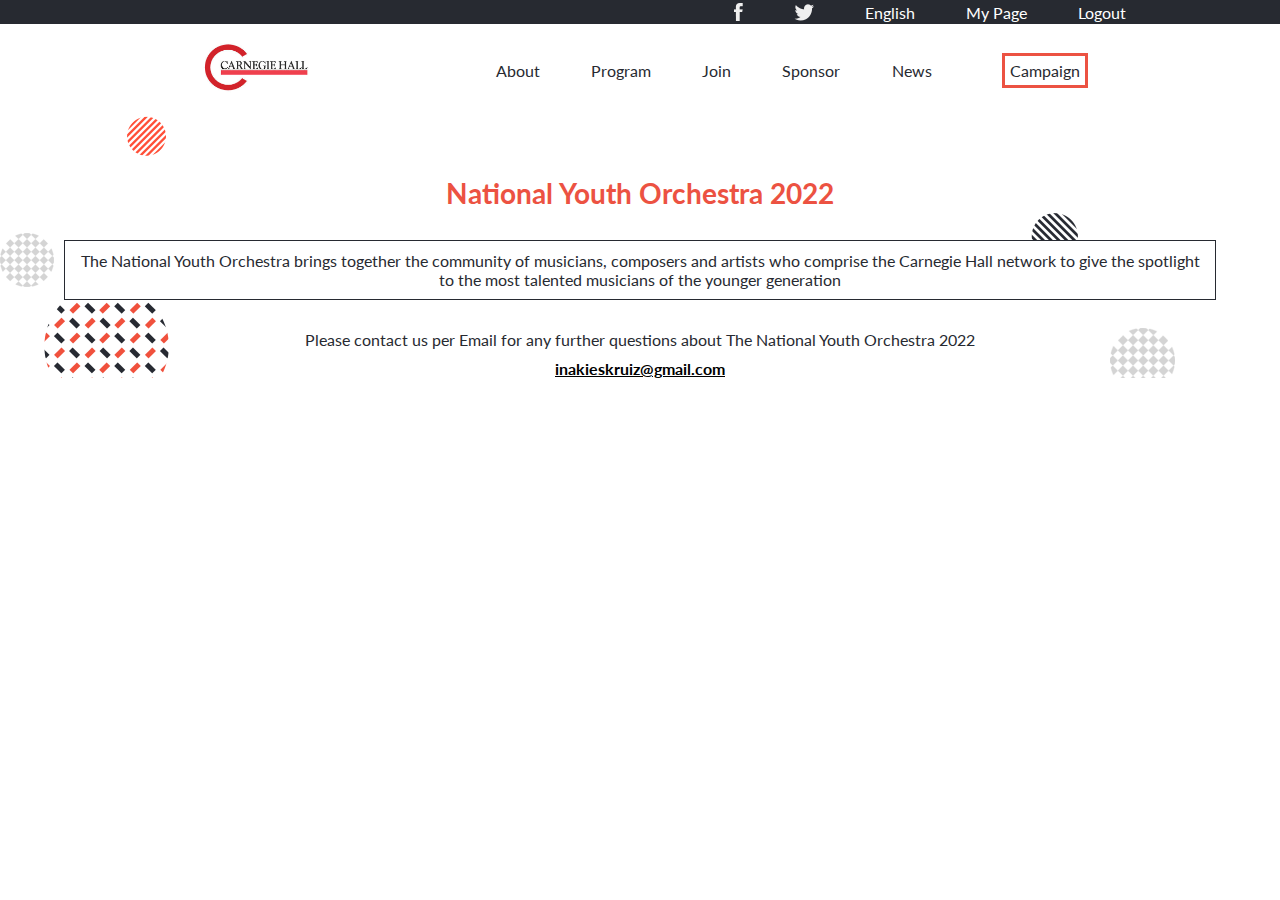
==== about.html @ 01e24649 "Add about page with basic structure and positioning" ====
<!DOCTYPE html>
<html lang="en">
  <head>
    <meta charset="utf-8" />
    <meta name="viewport" content="width=device-width, initial-scale=1" />
    <link rel="preconnect" href="https://fonts.googleapis.com">
    <link rel="preconnect" href="https://fonts.gstatic.com" crossorigin>
    <link href="https://fonts.googleapis.com/css2?family=Lato:ital,wght@0,100;0,300;0,400;0,700;0,900;1,100;1,300;1,400;1,700;1,900&display=swap" rel="stylesheet"> 
    <link rel="stylesheet" href="style.css" />
    <link href="http://fonts.cdnfonts.com/css/cocogoose" rel="stylesheet">
    <title>About: National Youth Orchestra</title>
  </head>

  <body>
    <header id="toolbar" class="desktop">
      <div class="top-bar-wrapper">
        <ul class="top-bar">
          <a class="top-bar-option" href="#">
            <li><img src="images/facebook.png" alt="facebook-icon"></li>
          </a>
          <a class="top-bar-option" href="#">
            <li><img src="images/twitter.png" alt="twitter-icon"></li>
          </a>
          <a class="top-bar-option" href="#">
            <li>English</li>
          </a>
          <a class="top-bar-option" href="#">
            <li>My Page</li>
          </a>
          <a class="top-bar-option" href="#">
            <li>Logout</li>
          </a>
        </ul>
      </div>
      <div class="bot-bar-wrapper">
        <a href="index.html" class="bot-bar-logo">
          <img src="images/Carnegie-logo.jpg" alt="Carnegie-Logo" width="130">
        </a>
        <ul class="bot-bar">
          <a class="bot-bar-option" href="#">
            <li>About</li>
          </a>
          <a class="bot-bar-option" href="#">
            <li>Program</li>
          </a>
          <a class="bot-bar-option" href="#">
            <li>Join</li>
          </a>
          <a class="bot-bar-option" href="#">
            <li>Sponsor</li>
          </a>
          <a class="bot-bar-option" href="#">
            <li>News</li>
          </a>
          <a class="bot-bar-campaign" href="#">
            <li>Campaign</li>
          </a>
        </ul>
      </div>
    </header>
    <section id="about">
      <div class="about-wrapper">
        <div class="about-hamburguer mobile">
          <div class="bar"></div>
          <div class="bar"></div>
          <div class="bar"></div>
        </div>
        <div class="about-content">
          <h1 class="about-greeting mobile">Hello world!</h1>
          <h2 class="about-title">National Youth Orchestra 2022</h2>
          <p class="about-description">The National Youth Orchestra brings together the community of musicians, composers and artists who comprise the Carnegie Hall network to give the spotlight to the most talented musicians of the younger generation</p>
          <p class="about-info">Please contact us per Email for any further questions about The National Youth Orchestra 2022</p>
          <p class="about-email">inakieskruiz@gmail.com</p>
        </div>
      </div>
    </section>


  </body>
</html>
---- style.css ----
/*----------------------------GENERAL SETTINGS-----------------------*/
*{
  font-family: 'Lato', sans-serif;
  margin: 0;
  padding: 0;
  box-sizing: border-box;
}

body{
  max-width: 100vw;
}

.desktop {
  display: none;
}

.mobile {
  display: block;
}

@media (min-width: 768px) {
  .desktop{
    display: block !important;
  }

  .mobile{
    display: none !important;
  }
}

@media (max-width: 767px) {
  .desktop{
    display: none !important;
  }

  .mobile{
    display: block !important;
  }
}

a {
  text-decoration: none;
}

li {
  list-style-type: none;
}

/*---------------------------END----------------------------------*/

/*-------------------------TOOLBAR------------------------------------*/
#toolbar {
  width: 100vw;
  max-height: 22vh;
  min-height: fit-content;
  display: flex;
  flex-direction: column;
}

.top-bar-wrapper {
  background-color: #272a31;
  width: 100%;
  max-height: 7vh;
  min-height: 24px;
  display: flex;
  justify-content: flex-end;
  display: flex;
  align-items: center;
}

.top-bar {
  display: flex;
  min-width: fit-content;
  max-width: 30vw;
  margin-right: 10vw;
  align-items: center;
  height: fit-content;
  align-items: center;
}

.top-bar a li {
  color: #fff;
  margin-right: 2vw;
  margin-left: 2vw;
  display: flex;
  align-items: center;
}

.bot-bar-wrapper {
  background-color: #fff;
  display: flex;
  justify-content: space-between;
  align-items: center;
  max-height: 15vh;
  min-height: 92px;
}

.bot-bar {
  display: flex;
  margin-right: 15vw;
  height: fit-content;
}

.bot-bar-logo {
  margin-left: 15vw;
}

.bot-bar-option {
  margin-right: 2vw;
  margin-left: 2vw;
  color: #272a31;
  font-size: 16px;
  display: flex;
  align-items: center;
}

.bot-bar-campaign {
  margin-left: 3.5vw;
  color: #272a31;
  font-size: 16px;
  border-color: #ec5242;
  border-style: solid;
  padding: 5px;
  display: flex;
  align-items: center;
}
/*---------------------------------END----------------------------------*/

/*-----------------------Main Home---------------------------------*/
#home {
  background: url(images/mobile-bg.png);
  background-repeat: no-repeat;
  background-size: cover;
}

@media (min-width: 768px) {
  #home {
    display: flex;
    justify-content: center;
  }
}

.home-wrapper {
  padding: 12px;
  display: flex;
  max-width: 100vw;
  height: fit-content;
  flex-direction: column;
}

@media (min-width: 768px) {
  .home-wrapper {
    width: 50vw;
  }
}

.hamburguer {
  width: 36px;
  height: 36px;
  display: flex;
  gap: 7px;
}

.bar {
  height: 8px;
  width: 100%;
  background-color: #272a31;
  margin: 6px 0;
}

.main-greeting {
  margin-top: 10vh;
  font-size: 12px;
  color: #ec5242;
}

.main-title {
  margin-top: 3px;
  font-size: 16px;
  background: url(images/text-bg.jpg);
  color: transparent;
  background-size: cover;
  -webkit-background-clip: text;
  background-clip: text;
  -webkit-text-fill-color: transparent;
}

.main-description {
  margin-top: 5vh;
  font-size: 14px;
  border-color: #fff;
  border-width: 4px;
  border-style: solid;
  padding: 6px;
}

.main-info {
  margin-top: 5vh;
  font-size: 18px;
}

.second-info {
  margin-top: 3px;
  font-size: 14px;
}

@media (min-width: 768px) {
  .main-greeting {
    font-size: 16px;
  }
  .main-title {
    font-size: 20px;
  }
  .main-description {
    font-size: 18px;
  }
  .main-info {
    font-size: 20px;
  }
  .second-info {
    font-size: 16px;
  }
}

/*----------------------------END----------------------------------*/

/*---------------------------MAIN PROGRAM--------------------------*/
#program {
  background: url(images/pattern.png);
  background-color: #272a31;
  background-repeat: repeat;
  width: 100vw;
  height: fit-content;
  display: flex;
  justify-content: center;
  margin: auto;
}

.program-wrapper {
  height: fit-content;
  width: 90vw;
  display: flex;
  flex-direction: column;
  align-items: center;
  margin: auto;
  margin-top: 40px;
  margin-bottom: 40px;
}

.program-title {
  color: #fff;
}

.program-line {
  height: 2px;
  width: 40px;
  background-color: #ec5242;
  margin-top: 15px;
  margin-bottom: 20px;
}

.program-list {
  display: flex;
  flex-direction: column;
}

@media (min-width: 768px) {
  .program-list {
    flex-direction: row;
  }
}

.program-element {
  display: flex;
  align-items: center;
  background-color: #ffffff26;
  margin-bottom: 20px;
  padding: 15px;
}

@media (min-width: 768px) {
  .program-element {
    flex-direction: column;
    gap: 20px;
    margin-right: 5px;
    width: 10vw;
  }
}

.program-element img {
  width: 48px;
  margin-right: 5vw;
}

.program-element h3 {
  color: #ec5242;
  margin-right: 5vw;
}

.program-element p {
  color: #fff;
}

@media (min-width: 768px) {
  .program-element img,
  .program-element h3,
  .program-element p {
    margin-right: 0;
    text-align: center;
  }
}

.program-button {
  width: fit-content;
  padding: 20px;
  min-height: 50px;
  max-height: fit-content;
  background-color: #ec5242;
  color: #fff;
  display: flex;
  justify-content: center;
  align-items: center;
}

.see-program {
  color: #fff;
  text-decoration: underline;
  font-size: 20px;
  margin-top: 50px;
  display: flex;
  justify-content: center;
  align-items: center;
}
/*------------------------------END--------------------------------*/

/*-----------------------------------FOOTER----------------------------*/

#footer {
  width: 100vw;
}

.top-footer {
  background-color: #272a31;
  display: flex;
  flex-direction: column;
  align-items: center;
  padding-top: 40px;
  padding-bottom: 20px;
  filter: grayscale(0.85);
  opacity: 0.85;
}

.top-footer h2 {
  color: #fff;
}

.footer-partners {
  display: flex;
  align-items: center;
}

.footer-partners img {
  margin-right: 3vw;
}

.bot-footer {
  display: flex;
  justify-content: center;
  align-items: center;
}
/*------------------------------------END---------------------------------*/


/*------------------------------ABOUT PAGE----------------------------------------------------*/
/*-----------------------------ABOUT MAIN----------------------------------------*/
#about {
  width: 100vw;
  background: url(images/about_bg_01.png);
  background-repeat: no-repeat;
  display: flex;
  justify-content: center;
}

.about-wrapper {
  width: 90vw;
  margin-top: 20px;
  display: flex;
  flex-direction: column;
}

.about-hamburguer {
  width: 36px;
  height: 36px;
  display: flex;
  gap: 7px;
}

.about-content {
  display: flex;
  flex-direction: column;
  align-items: center;
  margin-top: 20px;
}

.about-greeting {
  color: #ec5242;
}

.about-title {
  color: #ec5242;
  font-size: 28px;
  margin-top: 20px;
  text-align: center;
}

.about-description {
  background-color: #fff;
  padding: 10px;
  border-width: 1px;
  border-style: solid;
  border-color: #272a31;
  color: #272a31;
  text-align: center;
  margin-top: 30px;
}

.about-info {
  color: #272a31;
  text-align: center;
  margin-top: 30px;
}

.about-email {
  color: black;
  text-decoration: underline;
  margin-top: 10px;
  font-weight: 700;
}

/*--------------------------------END-------------------------------------------*/
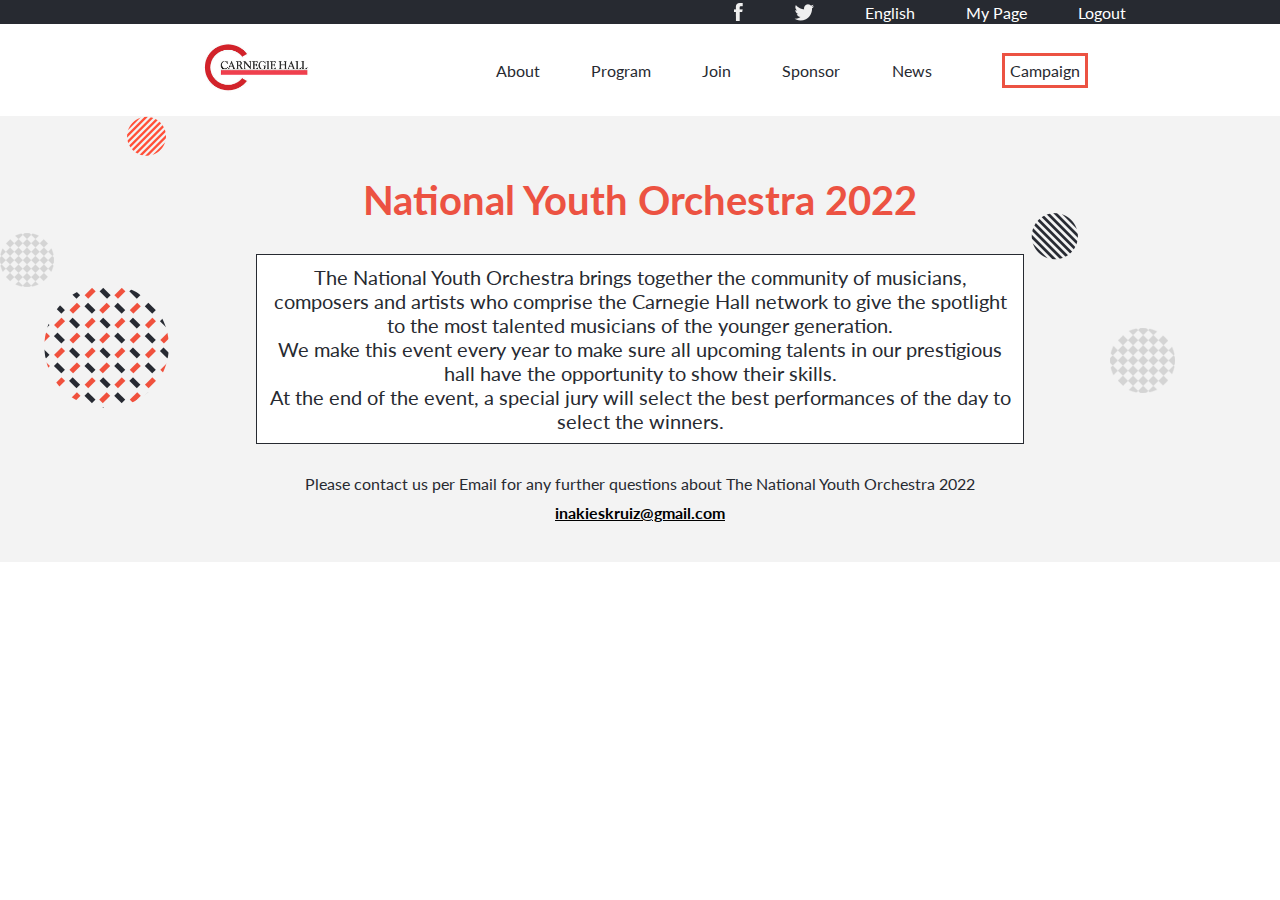
==== commit afca27a8: "Add about desktop version with basic structure and positioning" ====
--- a/about.html
+++ b/about.html
@@ -68,7 +68,12 @@
         <div class="about-content">
           <h1 class="about-greeting mobile">Hello world!</h1>
           <h2 class="about-title">National Youth Orchestra 2022</h2>
-          <p class="about-description">The National Youth Orchestra brings together the community of musicians, composers and artists who comprise the Carnegie Hall network to give the spotlight to the most talented musicians of the younger generation</p>
+          <p class="about-description mobile">The National Youth Orchestra brings together the community of musicians, composers and artists who comprise the Carnegie Hall network to give the spotlight to the most talented musicians of the younger generation</p>
+          <div class="about-description desktop">
+            <p>The National Youth Orchestra brings together the community of musicians, composers and artists who comprise the Carnegie Hall network to give the spotlight to the most talented musicians of the younger generation.</p>
+            <p>We make this event every year to make sure all upcoming talents in our prestigious hall have the opportunity to show their skills.</p>
+            <p>At the end of the event, a special jury will select the best performances of the day to select the winners.</p>
+          </div>
           <p class="about-info">Please contact us per Email for any further questions about The National Youth Orchestra 2022</p>
           <p class="about-email">inakieskruiz@gmail.com</p>
         </div>
--- a/style.css
+++ b/style.css
@@ -379,6 +379,8 @@
   background-repeat: no-repeat;
   display: flex;
   justify-content: center;
+  background-color: #f3f3f3;
+  height: fit-content;
 }
 
 .about-wrapper {
@@ -386,6 +388,8 @@
   margin-top: 20px;
   display: flex;
   flex-direction: column;
+  margin-bottom: 40px;
+  height: fit-content;
 }
 
 .about-hamburguer {
@@ -411,6 +415,12 @@
   font-size: 28px;
   margin-top: 20px;
   text-align: center;
+}
+
+@media (min-width: 768px) {
+  .about-title {
+    font-size: 40px;
+  }
 }
 
 .about-description {
@@ -424,6 +434,13 @@
   margin-top: 30px;
 }
 
+@media (min-width: 768px) {
+  .about-description {
+    width: 60vw;
+    font-size: 20px;
+  }
+}
+
 .about-info {
   color: #272a31;
   text-align: center;
@@ -437,4 +454,4 @@
   font-weight: 700;
 }
 
-/*--------------------------------END-------------------------------------------*/+/*--------------------------------END-------------------------------------------*/
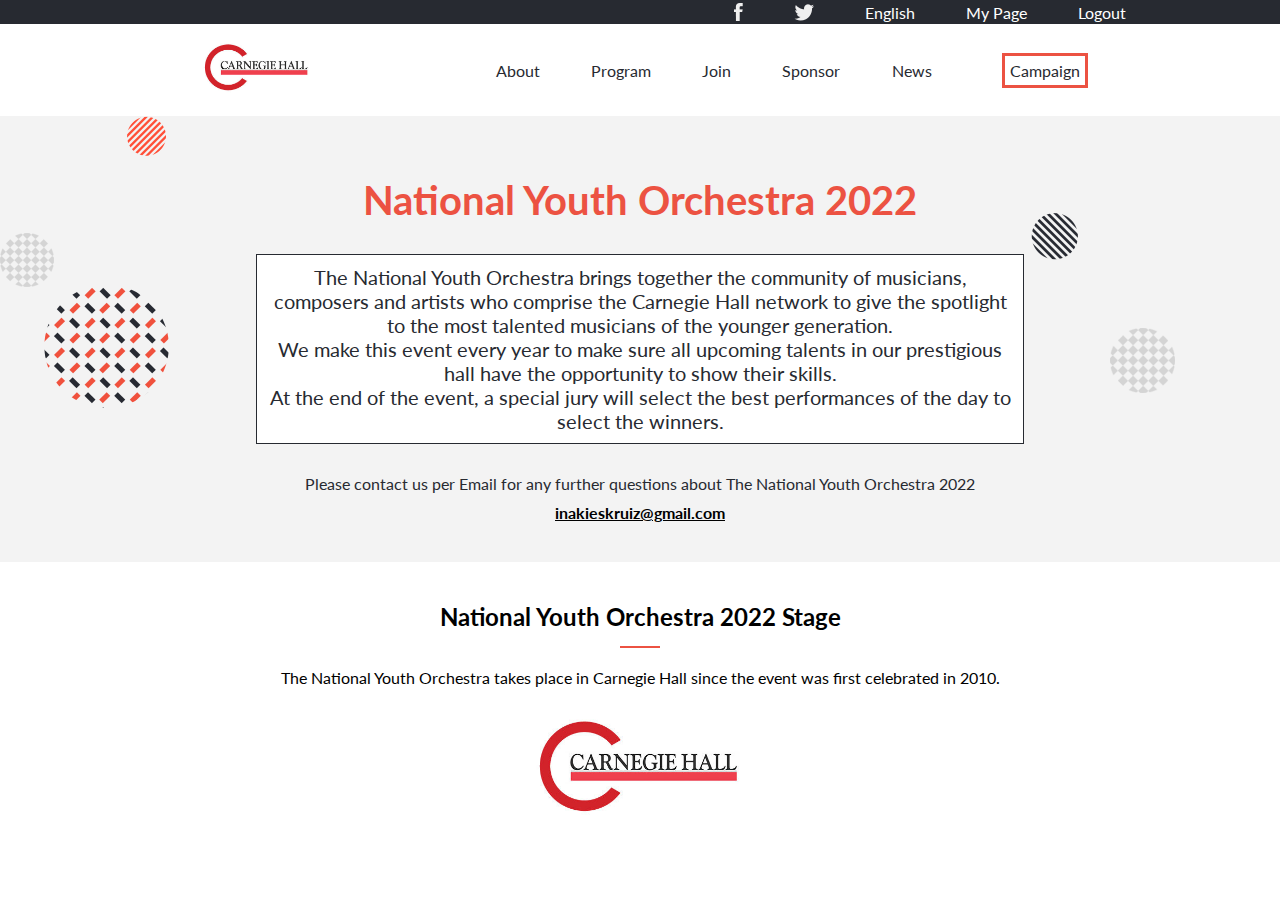
==== commit 5e9b7414: "Add second section of about page with basic structure" ====
--- a/about.html
+++ b/about.html
@@ -79,7 +79,14 @@
         </div>
       </div>
     </section>
-
+    <section id="stage">
+      <div class="stage-wrapper">
+        <h2 class="stage-title">National Youth Orchestra 2022 Stage</h2>
+        <div class="program-line"></div>
+        <p class="stage-description">The National Youth Orchestra takes place in Carnegie Hall since the event was first celebrated in 2010.</p>
+        <img src="images/Carnegie-logo.jpg" alt="Carnegie Hall logo" width="250">
+      </div>
+    </section>
 
   </body>
 </html>--- a/style.css
+++ b/style.css
@@ -455,3 +455,31 @@
 }
 
 /*--------------------------------END-------------------------------------------*/
+
+/*--------------------------------ABOUT-STAGE-----------------------------------*/
+#stage {
+  width: 100vw;
+  background-color: #fff;
+  display: flex;
+  justify-content: center;
+}
+
+.stage-wrapper {
+  width: 90vw;
+  display: flex;
+  flex-direction: column;
+  align-items: center;
+  margin-top: 40px;
+  margin-bottom: 40px;
+}
+
+.stage-title {
+  text-align: center;
+}
+
+.stage-description {
+  text-align: center;
+  margin-bottom: 20px;
+}
+
+/*----------------------------------------END------------------------------------*/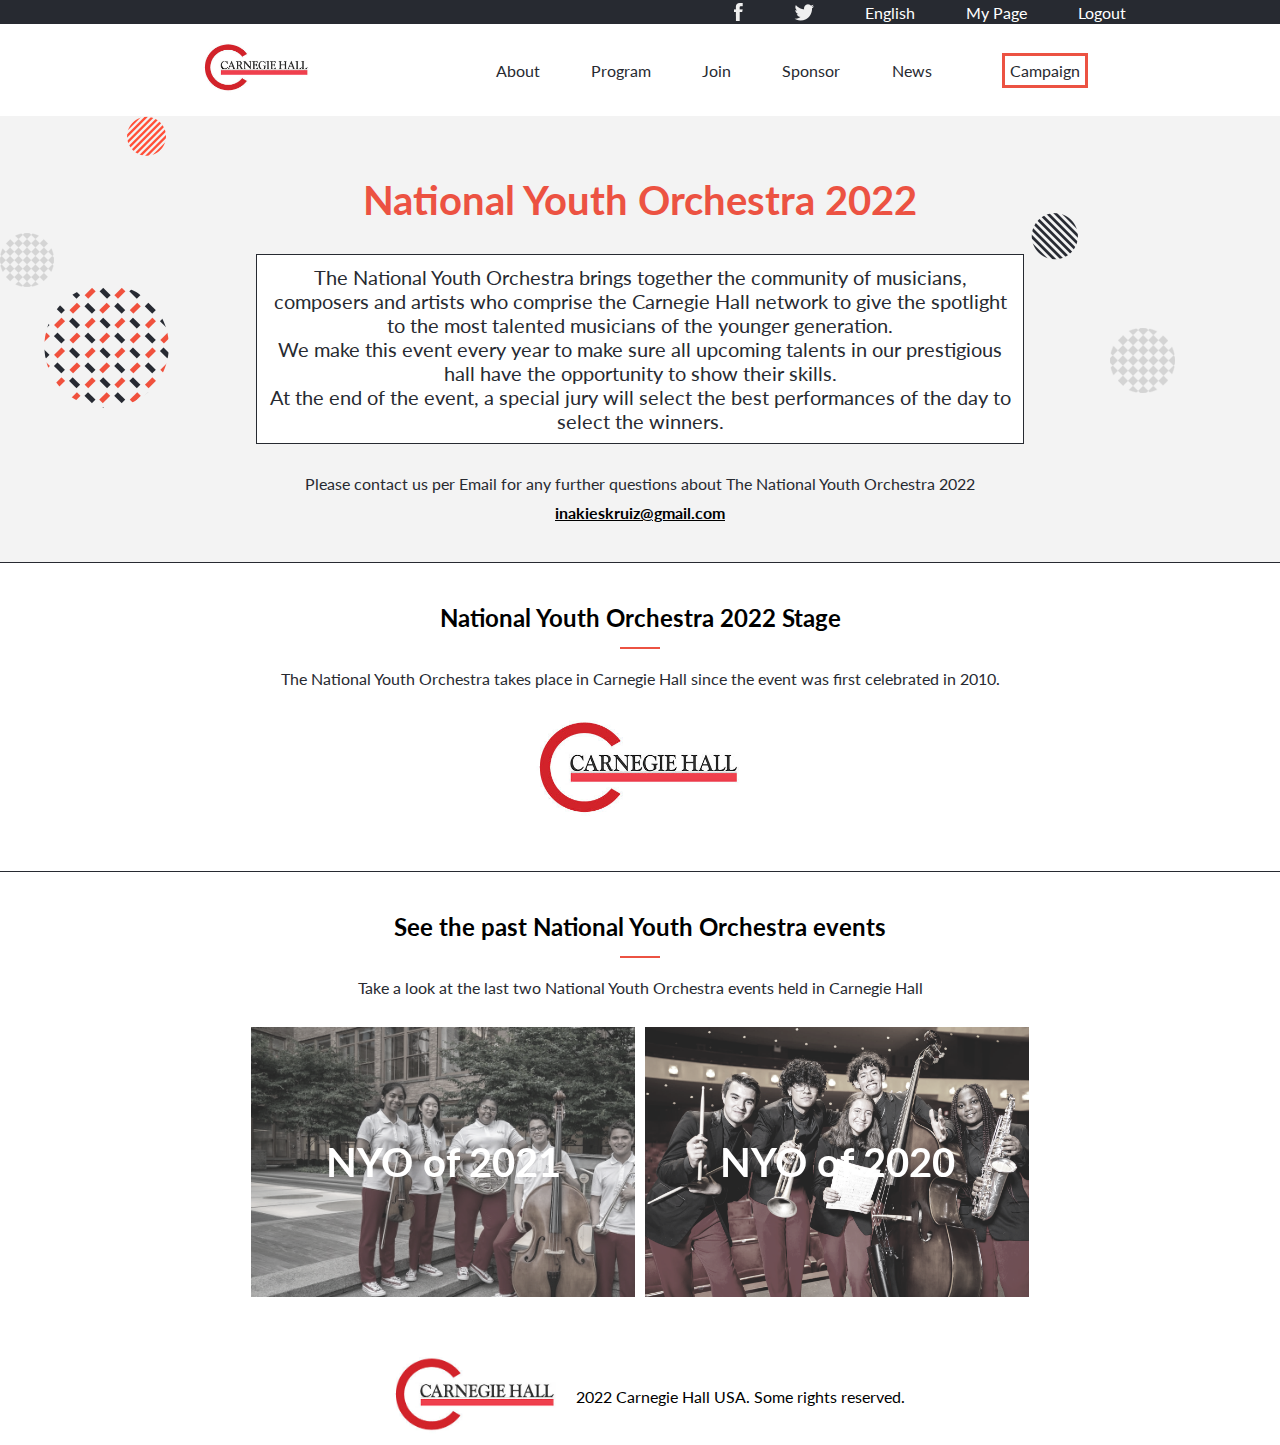
==== commit c3788916: "Add about page events section with images and attached footer" ====
--- a/about.html
+++ b/about.html
@@ -87,6 +87,41 @@
         <img src="images/Carnegie-logo.jpg" alt="Carnegie Hall logo" width="250">
       </div>
     </section>
+    <section id="past">
+      <div class="past-wrapper">
+        <h2>See the past National Youth Orchestra events</h2>
+        <div class="program-line"></div>
+        <p>Take a look at the last two National Youth Orchestra events held in Carnegie Hall</p>
+        <div class="past-events">
+          <div class="NYO-2021">
+            <p>NYO of 2021</p>
+          </div>
+          <div class="NYO-2020">
+            <p>NYO of 2020</p>
+          </div>
+        </div>
+      </div>
+    </section>
+
+    <footer id="about-footer">
+      <div class="about-top-footer">
+        <h2>Partners</h2>
+        <div class="program-line"></div>
+        <div class="about-footer-partners">
+          <img src="images/partner01.png" alt="airbnb-icon" width="100">
+          <img src="images/partner02.png" alt="google-icon" width="100">
+          <img src="images/partner03.png" alt="kakao-icon" width="100">
+          <img src="images/partner04.png" alt="naver-icon" width="100">
+          <img src="images/partner05.png" alt="microverse-icon" width="100">
+        </div>
+      </div>
+      <div class="about-bot-footer">
+        <img src="images/Carnegie-logo.jpg" alt="Carnegie-Logo" width="200">
+        <p class="about-footer-description">2022 Carnegie Hall USA. Some rights reserved.</p>
+      </div>
+
+    </footer>
+
 
   </body>
 </html>--- a/style.css
+++ b/style.css
@@ -462,6 +462,13 @@
   background-color: #fff;
   display: flex;
   justify-content: center;
+  border-top: #272a31;
+  border-bottom: #272a31;
+  border-style: solid;
+  border-top-width: 1px;
+  border-bottom-width: 1px;
+  border-right-style: none;
+  border-left-style: none;
 }
 
 .stage-wrapper {
@@ -480,6 +487,148 @@
 .stage-description {
   text-align: center;
   margin-bottom: 20px;
-}
-
-/*----------------------------------------END------------------------------------*/+  color: #272a31;
+}
+
+/*----------------------------------------END------------------------------------*/
+
+/*------------------------------------ABOUT--PAST-EVENTS-------------------------*/
+
+#past {
+  width: 100vw;
+  display: flex;
+  justify-content: center;
+}
+
+.past-wrapper {
+  width: 90vw;
+  margin-top: 40px;
+  margin-bottom: 50px;
+  display: flex;
+  flex-direction: column;
+  align-items: center;
+}
+
+.past-wrapper h2 {
+  text-align: center;
+}
+
+.past-wrapper p {
+  text-align: center;
+  color: #272a31;
+}
+
+.past-events {
+  display: flex;
+  margin-top: 30px;
+  flex-direction: column;
+}
+
+@media (min-width: 768px) {
+  .past-events {
+    flex-direction: row;
+  }
+}
+
+.NYO-2021 {
+  height: 35vw;
+  width: 70vw;
+  display: flex;
+  justify-content: center;
+  align-items: center;
+  background-image: url(images/past_event1.jpg);
+  background-size: cover;
+  filter: grayscale(0.85);
+  opacity: 0.85;
+}
+
+.NYO-2020 {
+  height: 35vw;
+  width: 70vw;
+  display: flex;
+  justify-content: center;
+  align-items: center;
+  background-image: url(images/past_event2.jpeg);
+  background-size: cover;
+  filter: grayscale(0.85);
+  opacity: 0.85;
+  margin-top: 10px;
+}
+
+@media (min-width: 768px) {
+  .NYO-2021,
+  .NYO-2020 {
+    width: 30vw;
+    height: 30vh;
+  }
+  .NYO-2021 {
+    margin-right: 10px;
+  }
+  .NYO-2020 {
+    margin-top: 0;
+  }
+}
+
+.NYO-2021 p,
+.NYO-2020 p {
+  color: #fff;
+  font-weight: 700;
+  font-size: 20px;
+}
+
+@media (min-width: 768px) {
+  .NYO-2021 p,
+  .NYO-2020 p {
+    font-size: 40px;
+  }
+}
+/*-----------------------------------END-----------------------------------------*/
+
+/*----------------------------------ABOUT-FOOTER----------------------------*/
+
+#about-footer {
+  width: 100vw;
+}
+
+.about-top-footer {
+  background-color: #272a31;
+  display: flex;
+  flex-direction: column;
+  align-items: center;
+  padding-top: 40px;
+  padding-bottom: 20px;
+  filter: grayscale(0.85);
+  opacity: 0.85;
+  width: 100vw;
+}
+
+@media (min-width: 768px) {
+  .about-top-footer {
+    display: none;
+  }
+}
+
+.about-top-footer h2 {
+  color: #fff;
+  width: fit-content;
+}
+
+.about-footer-partners {
+  display: flex;
+  align-items: center;
+  height: fit-content;
+  flex-wrap: wrap;
+  justify-content: space-evenly;
+}
+
+.about-footer-partners img {
+  margin-right: 3vw;
+}
+
+.about-bot-footer {
+  display: flex;
+  justify-content: center;
+  align-items: center;
+}
+
+/*------------------------------------END---------------------------------*/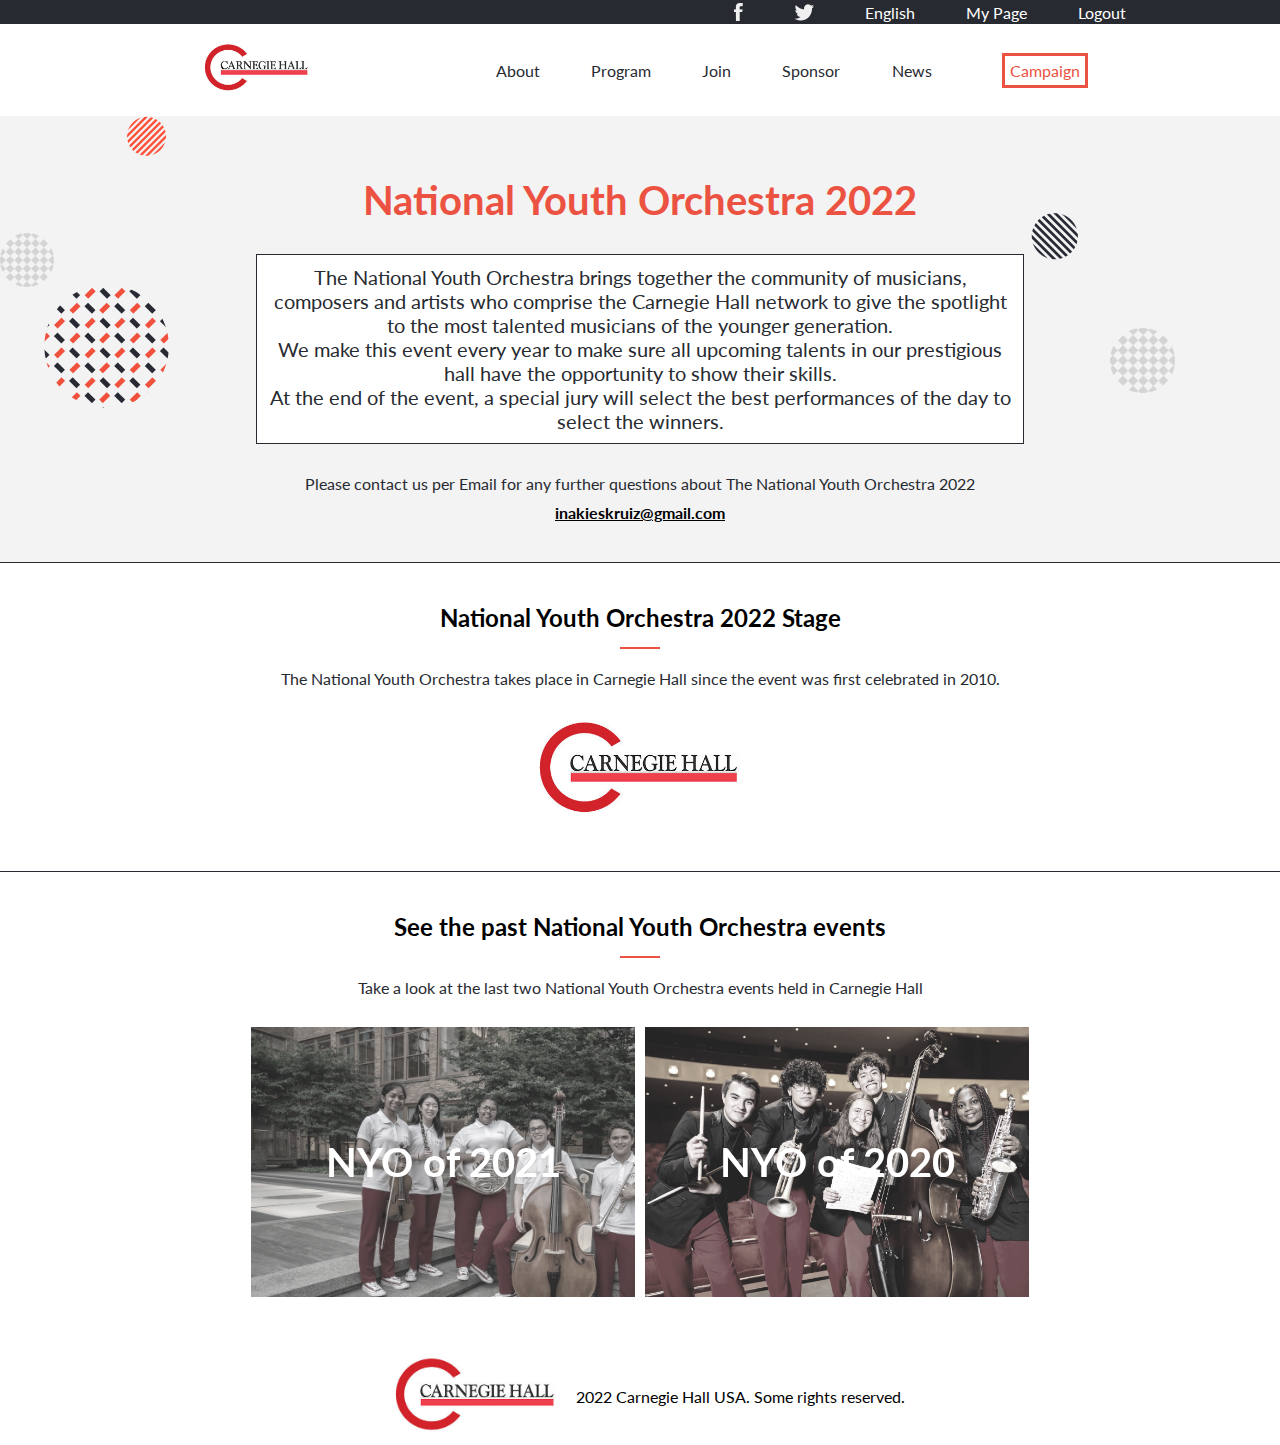
==== commit 68ca1563: "Adapt speaker section to desktop version" ====
--- a/about.html
+++ b/about.html
@@ -58,9 +58,17 @@
         </ul>
       </div>
     </header>
+    <div id="menuBackground" class="hidden">
+      <img src="images/bclose.png" alt="close icon" id="closeX" class="hidden">
+      <ul class="hidden" id="menu">
+        <li id="link1"><a href="index.html">Home</a></li>
+        <li id="link2"><a href="#about">About</a></li>
+        <li id="link3"><a href="#past">Past Events</a></li>
+      </ul>
+    </div>
     <section id="about">
       <div class="about-wrapper">
-        <div class="about-hamburguer mobile">
+        <div class="hamburguer mobile" id="ham">
           <div class="bar"></div>
           <div class="bar"></div>
           <div class="bar"></div>
@@ -69,7 +77,7 @@
           <h1 class="about-greeting mobile">Hello world!</h1>
           <h2 class="about-title">National Youth Orchestra 2022</h2>
           <p class="about-description mobile">The National Youth Orchestra brings together the community of musicians, composers and artists who comprise the Carnegie Hall network to give the spotlight to the most talented musicians of the younger generation</p>
-          <div class="about-description desktop">
+          <div class="about-description">
             <p>The National Youth Orchestra brings together the community of musicians, composers and artists who comprise the Carnegie Hall network to give the spotlight to the most talented musicians of the younger generation.</p>
             <p>We make this event every year to make sure all upcoming talents in our prestigious hall have the opportunity to show their skills.</p>
             <p>At the end of the event, a special jury will select the best performances of the day to select the winners.</p>
@@ -122,6 +130,6 @@
 
     </footer>
 
-
+    <script src="./index.js"></script>
   </body>
 </html>--- a/style.css
+++ b/style.css
@@ -19,9 +19,6 @@
 }
 
 @media (min-width: 768px) {
-  .desktop{
-    display: block !important;
-  }
 
   .mobile{
     display: none !important;
@@ -114,9 +111,13 @@
   align-items: center;
 }
 
+.bot-bar-option:hover {
+  color: #ec5242;
+}
+
 .bot-bar-campaign {
   margin-left: 3.5vw;
-  color: #272a31;
+  color: #ec5242;
   font-size: 16px;
   border-color: #ec5242;
   border-style: solid;
@@ -278,6 +279,12 @@
   padding: 15px;
 }
 
+.program-element:hover {
+  border-width: 1px;
+  border-style: solid;
+  border-color: #fff;
+}
+
 @media (min-width: 768px) {
   .program-element {
     flex-direction: column;
@@ -322,6 +329,10 @@
   align-items: center;
 }
 
+.program-button:hover{
+  background-color: #e4250f;
+}
+
 .see-program {
   color: #fff;
   text-decoration: underline;
@@ -337,6 +348,13 @@
 
 #footer {
   width: 100vw;
+  display: none;
+}
+
+@media (min-width: 768px) {
+  #footer {
+    display: block;
+  }
 }
 
 .top-footer {
@@ -432,12 +450,14 @@
   color: #272a31;
   text-align: center;
   margin-top: 30px;
+  display: none;
 }
 
 @media (min-width: 768px) {
   .about-description {
     width: 60vw;
     font-size: 20px;
+    display: block;
   }
 }
 
@@ -631,4 +651,200 @@
   align-items: center;
 }
 
-/*------------------------------------END---------------------------------*/+/*------------------------------------END---------------------------------*/
+
+/*-----------------------------MOBILE-ICON-MENU-----------------------------*/
+
+#menuBackground {
+  height: 100%;
+  width: 100%;
+  position: fixed;
+  background-color: #ec534263;
+  background-size: 100vw 100vh;
+  top: 0%;
+  margin-top: 0;
+  z-index: 50;
+  opacity: 100%;
+  filter: drop-shadow(0 4px 4px #000025);
+  backdrop-filter: blur(6px);
+}
+
+.hidden {
+  display: none !important;
+}
+
+#menu {
+  z-index: 100;
+  width: fit-content;
+  height: fit-content;
+}
+
+#closeX {
+  z-index: 100;
+  margin-top: 20px;
+  margin-left: 20px;
+}
+
+#link1,
+#link2,
+#link3 {
+  z-index: 100;
+  margin-left: 40px;
+  margin-top: 40px;
+}
+
+#link1 a,
+#link2 a,
+#link3 a {
+  color: #fff;
+  font-size: 34px;
+  font-weight: 700;
+}
+/*--------------------------------------END---------------------------------*/
+
+/*-----------------------------SPEAKERS-SECTION--------------------------------*/
+
+#speakers {
+  width: 100vw;
+  height: fit-content;
+  display: flex;
+  flex-direction: column;
+  align-items: center;
+}
+
+#speakers-wrapper {
+  width: 90vw;
+  height: fit-content;
+  display: flex;
+  flex-direction: column;
+  align-items: center;
+  margin-bottom: 50px;
+  margin-top: 50px;
+}
+
+.speaker-header {
+  text-align: center;
+}
+
+.speaker-box {
+  display: flex;
+  flex-direction: column;
+}
+
+@media (min-width: 768px) {
+  .speaker-box {
+    flex-direction: row;
+    flex-wrap: wrap;
+    justify-content: center;
+  }
+}
+
+.speaker-button,
+.speaker-button2 {
+  background-color: #fff;
+  border-style: solid;
+  border-width: 1px;
+  border-color: #272a31;
+  width: 90vw;
+  height: fit-content;
+  padding: 18px;
+  display: flex;
+  align-items: center;
+  justify-content: center;
+  border-radius: 3px;
+  margin-top: 20px;
+}
+
+.speaker-button:hover,
+.speaker-button2:hover {
+  background-color: #272a317c;
+}
+
+@media (min-width: 768px) {
+  .speaker-button,
+  .speaker-button2 {
+    display: none;
+  }
+}
+
+.speaker-button p {
+  font-weight: 500;
+  font-size: 14px;
+  margin-right: 2vw;
+  width: fit-content;
+  margin: 0;
+}
+
+.speaker-button2 p {
+  font-weight: 500;
+  font-size: 14px;
+  margin-right: 2vw;
+}
+
+.speaker-button2 img {
+  transform: scaleY(-1);
+}
+
+.speaker-tab {
+  display: flex;
+  align-items: center;
+  width: 90vw;
+  height: fit-content;
+  margin-bottom: 40px;
+}
+
+@media (min-width: 768px) {
+  .speaker-tab {
+    width: 40vw;
+  }
+}
+
+.speaker-display {
+  width: 25vw;
+  height: 150px;
+  display: flex;
+  justify-content: flex-end;
+  align-items: flex-end;
+  background-image: url(images/photobg.avif);
+  background-size: 100px;
+  background-repeat: no-repeat;
+}
+
+@media (min-width: 768px) {
+  .speaker-display {
+    width: 150px;
+  }
+}
+
+.speaker-display img {
+  width: 120px;
+  height: 120px;
+}
+
+.speaker-info {
+  display: flex;
+  flex-direction: column;
+  width: 52vw;
+  margin-left: 3vw;
+}
+
+@media (min-width: 768px) {
+  .speaker-info {
+    width: 25vw;
+    margin-left: 2vw;
+  }
+}
+
+.speaker-line {
+  height: 2px;
+  width: 30px;
+  background-color: #272a31;
+  margin-top: 10px;
+  margin-bottom: 10px;
+}
+
+.speaker-status {
+  color: #ec5242;
+}
+
+/*---------------------------------------END------------------------------------*/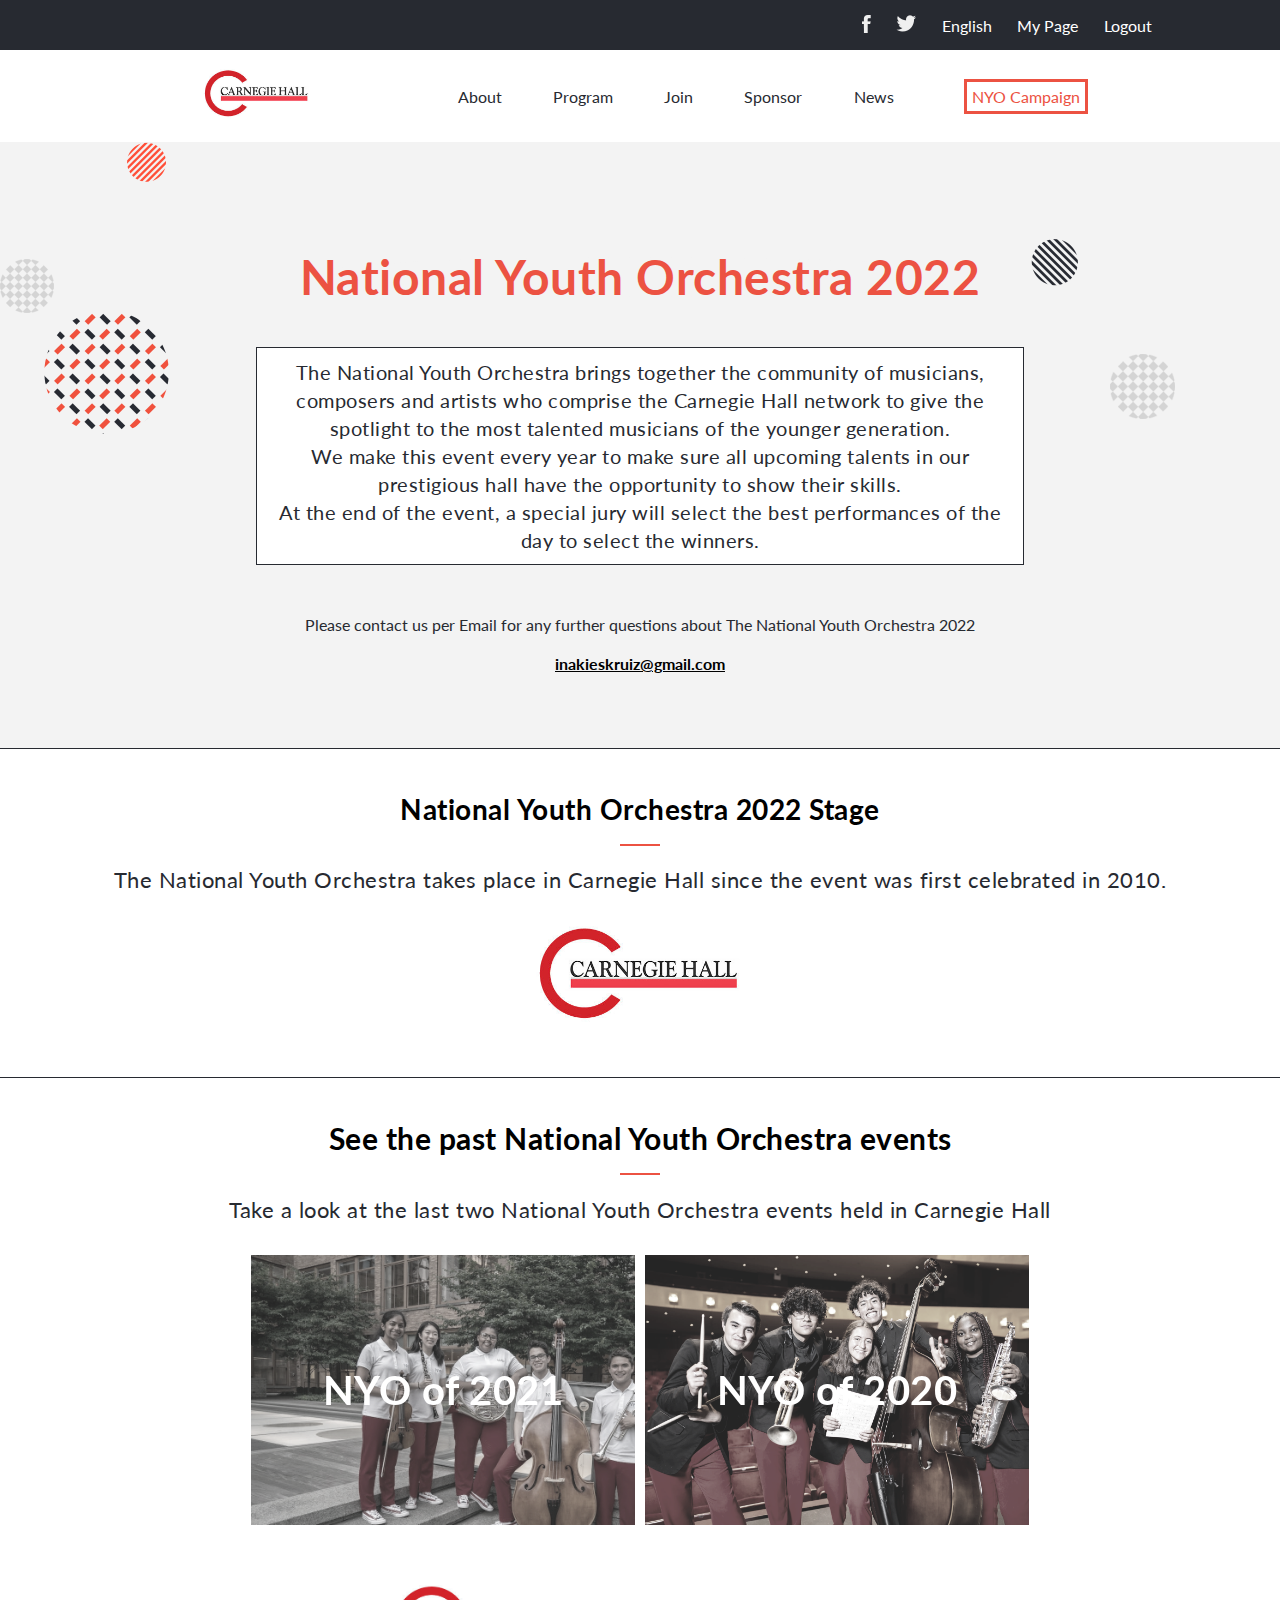
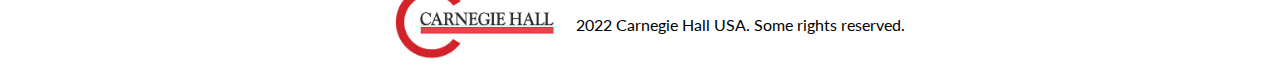
==== commit 8ca76320: "Fix linter errors" ====
--- a/about.html
+++ b/about.html
@@ -15,21 +15,21 @@
     <header id="toolbar" class="desktop">
       <div class="top-bar-wrapper">
         <ul class="top-bar">
-          <a class="top-bar-option" href="#">
-            <li><img src="images/facebook.png" alt="facebook-icon"></li>
-          </a>
-          <a class="top-bar-option" href="#">
-            <li><img src="images/twitter.png" alt="twitter-icon"></li>
-          </a>
-          <a class="top-bar-option" href="#">
-            <li>English</li>
-          </a>
-          <a class="top-bar-option" href="#">
-            <li>My Page</li>
-          </a>
-          <a class="top-bar-option" href="#">
-            <li>Logout</li>
-          </a>
+          <li class="top-bar-option">
+            <img src="images/facebook.png" alt="facebook-icon">
+          </li>
+          <li class="top-bar-option">
+            <img src="images/twitter.png" alt="twitter-icon">
+          </li>
+          <li class="top-bar-option">
+            <p>English</p>
+          </li>
+          <li class="top-bar-option">
+            <p>My Page</p>
+          </li>
+          <li class="top-bar-option">
+            <p>Logout</p>
+          </li>
         </ul>
       </div>
       <div class="bot-bar-wrapper">
@@ -37,24 +37,24 @@
           <img src="images/Carnegie-logo.jpg" alt="Carnegie-Logo" width="130">
         </a>
         <ul class="bot-bar">
-          <a class="bot-bar-option" href="#">
-            <li>About</li>
-          </a>
-          <a class="bot-bar-option" href="#">
-            <li>Program</li>
-          </a>
-          <a class="bot-bar-option" href="#">
-            <li>Join</li>
-          </a>
-          <a class="bot-bar-option" href="#">
-            <li>Sponsor</li>
-          </a>
-          <a class="bot-bar-option" href="#">
-            <li>News</li>
-          </a>
-          <a class="bot-bar-campaign" href="#">
-            <li>Campaign</li>
-          </a>
+          <li class="bot-bar-option">
+            <a href="#">About</a>
+          </li>
+          <li class="bot-bar-option">
+            <a href="#">Program</a>
+          </li>
+          <li class="bot-bar-option">
+            <a href="#">Join</a>
+          </li>
+          <li class="bot-bar-option">
+            <a href="#">Sponsor</a>
+          </li>
+          <li class="bot-bar-option">
+            <a href="#">News</a>
+          </li>
+          <li class="bot-bar-campaign">
+            <a href="#">NYO Campaign</a>
+          </li>
         </ul>
       </div>
     </header>
--- a/style.css
+++ b/style.css
@@ -1,12 +1,12 @@
-/*----------------------------GENERAL SETTINGS-----------------------*/
-*{
+/* ----------------------------GENERAL SETTINGS----------------------- */
+* {
   font-family: 'Lato', sans-serif;
   margin: 0;
   padding: 0;
   box-sizing: border-box;
 }
 
-body{
+body {
   max-width: 100vw;
 }
 
@@ -19,18 +19,17 @@
 }
 
 @media (min-width: 768px) {
-
-  .mobile{
+  .mobile {
     display: none !important;
   }
 }
 
 @media (max-width: 767px) {
-  .desktop{
+  .desktop {
     display: none !important;
   }
 
-  .mobile{
+  .mobile {
     display: block !important;
   }
 }
@@ -43,13 +42,12 @@
   list-style-type: none;
 }
 
-/*---------------------------END----------------------------------*/
-
-/*-------------------------TOOLBAR------------------------------------*/
+/* ---------------------------END---------------------------------- */
+
+/* -------------------------TOOLBAR------------------------------------ */
 #toolbar {
   width: 100vw;
   max-height: 22vh;
-  min-height: fit-content;
   display: flex;
   flex-direction: column;
 }
@@ -61,26 +59,57 @@
   min-height: 24px;
   display: flex;
   justify-content: flex-end;
-  display: flex;
   align-items: center;
 }
 
 .top-bar {
   display: flex;
-  min-width: fit-content;
   max-width: 30vw;
   margin-right: 10vw;
   align-items: center;
-  height: fit-content;
-  align-items: center;
-}
-
-.top-bar a li {
+  height: 50px;
+}
+
+.program-element p {
   color: #fff;
+}
+
+.past-wrapper p {
+  text-align: center;
+  color: #272a31;
+  letter-spacing: 0.5px;
+  line-height: 30px;
+  font-size: 22px;
+}
+
+.NYO-2021 p,
+.NYO-2020 p {
+  color: #fff;
+  font-weight: 700;
+  font-size: 20px;
+}
+
+.speaker-button p {
+  font-weight: 500;
+  font-size: 14px;
   margin-right: 2vw;
+  width: fit-content;
+}
+
+.speaker-button2 p {
+  font-weight: 500;
+  font-size: 14px;
+  margin-right: 2vw;
+}
+
+.top-bar li p {
+  color: #fff;
+  display: flex;
+  align-items: center;
+}
+
+.top-bar-option {
   margin-left: 2vw;
-  display: flex;
-  align-items: center;
 }
 
 .bot-bar-wrapper {
@@ -95,7 +124,6 @@
 .bot-bar {
   display: flex;
   margin-right: 15vw;
-  height: fit-content;
 }
 
 .bot-bar-logo {
@@ -105,33 +133,41 @@
 .bot-bar-option {
   margin-right: 2vw;
   margin-left: 2vw;
+  display: flex;
+  align-items: center;
+}
+
+.bot-bar-option a {
   color: #272a31;
   font-size: 16px;
-  display: flex;
-  align-items: center;
-}
-
-.bot-bar-option:hover {
+}
+
+.bot-bar-campaign a {
+  color: #ec5242;
+  font-size: 16px;
+}
+
+.bot-bar-option a:hover {
   color: #ec5242;
 }
 
 .bot-bar-campaign {
   margin-left: 3.5vw;
-  color: #ec5242;
-  font-size: 16px;
   border-color: #ec5242;
   border-style: solid;
   padding: 5px;
   display: flex;
   align-items: center;
 }
-/*---------------------------------END----------------------------------*/
-
-/*-----------------------Main Home---------------------------------*/
+
+/* ---------------------------------END---------------------------------- */
+
+/* -----------------------Main Home--------------------------------- */
 #home {
   background: url(images/mobile-bg.png);
   background-repeat: no-repeat;
   background-size: cover;
+  background-position: center;
 }
 
 @media (min-width: 768px) {
@@ -145,7 +181,6 @@
   padding: 12px;
   display: flex;
   max-width: 100vw;
-  height: fit-content;
   flex-direction: column;
 }
 
@@ -171,85 +206,104 @@
 
 .main-greeting {
   margin-top: 10vh;
-  font-size: 12px;
+  font-size: 20px;
   color: #ec5242;
 }
 
 .main-title {
-  margin-top: 3px;
-  font-size: 16px;
+  margin-top: 20px;
+  font-size: 26px;
   background: url(images/text-bg.jpg);
   color: transparent;
   background-size: cover;
   -webkit-background-clip: text;
-  background-clip: text;
   -webkit-text-fill-color: transparent;
 }
 
 .main-description {
   margin-top: 5vh;
-  font-size: 14px;
+  font-size: 18px;
   border-color: #fff;
   border-width: 4px;
   border-style: solid;
   padding: 6px;
+  background-color: #f4f5f7;
+  letter-spacing: 0.5px;
 }
 
 .main-info {
   margin-top: 5vh;
   font-size: 18px;
+  letter-spacing: 0.5px;
 }
 
 .second-info {
   margin-top: 3px;
   font-size: 14px;
+  margin-bottom: 100px;
+  letter-spacing: 0.5px;
 }
 
 @media (min-width: 768px) {
   .main-greeting {
-    font-size: 16px;
-  }
+    font-size: 26px;
+    letter-spacing: 0.5px;
+  }
+
   .main-title {
+    font-size: 40px;
+    letter-spacing: 0.5px;
+    margin-top: 30px;
+  }
+
+  .main-description {
+    letter-spacing: 0.5px;
+    font-size: 22px;
+  }
+
+  .main-info {
+    font-size: 24px;
+    letter-spacing: 0.5px;
+  }
+
+  .second-info {
     font-size: 20px;
-  }
-  .main-description {
-    font-size: 18px;
-  }
-  .main-info {
-    font-size: 20px;
-  }
-  .second-info {
-    font-size: 16px;
-  }
-}
-
-/*----------------------------END----------------------------------*/
-
-/*---------------------------MAIN PROGRAM--------------------------*/
+    letter-spacing: 0.5px;
+  }
+}
+
+/* ----------------------------END---------------------------------- */
+
+/* ---------------------------MAIN PROGRAM-------------------------- */
 #program {
   background: url(images/pattern.png);
   background-color: #272a31;
   background-repeat: repeat;
   width: 100vw;
-  height: fit-content;
   display: flex;
   justify-content: center;
   margin: auto;
 }
 
 .program-wrapper {
-  height: fit-content;
   width: 90vw;
   display: flex;
   flex-direction: column;
   align-items: center;
   margin: auto;
-  margin-top: 40px;
-  margin-bottom: 40px;
+  margin-top: 75px;
+  margin-bottom: 75px;
 }
 
 .program-title {
   color: #fff;
+}
+
+@media (min-width: 768px) {
+  .program-title {
+    letter-spacing: 0.5px;
+    font-size: 32px;
+  }
 }
 
 .program-line {
@@ -290,7 +344,7 @@
     flex-direction: column;
     gap: 20px;
     margin-right: 5px;
-    width: 10vw;
+    width: 15vw;
   }
 }
 
@@ -302,10 +356,6 @@
 .program-element h3 {
   color: #ec5242;
   margin-right: 5vw;
-}
-
-.program-element p {
-  color: #fff;
 }
 
 @media (min-width: 768px) {
@@ -321,7 +371,6 @@
   width: fit-content;
   padding: 20px;
   min-height: 50px;
-  max-height: fit-content;
   background-color: #ec5242;
   color: #fff;
   display: flex;
@@ -329,7 +378,7 @@
   align-items: center;
 }
 
-.program-button:hover{
+.program-button:hover {
   background-color: #e4250f;
 }
 
@@ -342,9 +391,10 @@
   justify-content: center;
   align-items: center;
 }
-/*------------------------------END--------------------------------*/
-
-/*-----------------------------------FOOTER----------------------------*/
+
+/* ------------------------------END-------------------------------- */
+
+/* -----------------------------------FOOTER---------------------------- */
 
 #footer {
   width: 100vw;
@@ -386,11 +436,10 @@
   justify-content: center;
   align-items: center;
 }
-/*------------------------------------END---------------------------------*/
-
-
-/*------------------------------ABOUT PAGE----------------------------------------------------*/
-/*-----------------------------ABOUT MAIN----------------------------------------*/
+
+/* ------------------------------------END--------------------------------- */
+
+/* -----------------------------ABOUT MAIN---------------------------------------- */
 #about {
   width: 100vw;
   background: url(images/about_bg_01.png);
@@ -398,16 +447,14 @@
   display: flex;
   justify-content: center;
   background-color: #f3f3f3;
-  height: fit-content;
 }
 
 .about-wrapper {
   width: 90vw;
-  margin-top: 20px;
-  display: flex;
-  flex-direction: column;
-  margin-bottom: 40px;
-  height: fit-content;
+  margin-top: 75px;
+  display: flex;
+  flex-direction: column;
+  margin-bottom: 75px;
 }
 
 .about-hamburguer {
@@ -426,18 +473,25 @@
 
 .about-greeting {
   color: #ec5242;
+  font-size: 28px;
 }
 
 .about-title {
   color: #ec5242;
-  font-size: 28px;
+  font-size: 30px;
   margin-top: 20px;
   text-align: center;
+  letter-spacing: 0.5px;
+  line-height: 40px;
+  background-color: #f3f3f3;
+  border-radius: 100%;
+  width: fit-content;
 }
 
 @media (min-width: 768px) {
   .about-title {
-    font-size: 40px;
+    font-size: 48px;
+    letter-spacing: 0.5px;
   }
 }
 
@@ -449,8 +503,11 @@
   border-color: #272a31;
   color: #272a31;
   text-align: center;
-  margin-top: 30px;
+  margin-top: 50px;
   display: none;
+  font-size: 20px;
+  letter-spacing: 0.5px;
+  line-height: 28px;
 }
 
 @media (min-width: 768px) {
@@ -464,19 +521,19 @@
 .about-info {
   color: #272a31;
   text-align: center;
-  margin-top: 30px;
+  margin-top: 50px;
 }
 
 .about-email {
   color: black;
   text-decoration: underline;
-  margin-top: 10px;
+  margin-top: 20px;
   font-weight: 700;
 }
 
-/*--------------------------------END-------------------------------------------*/
-
-/*--------------------------------ABOUT-STAGE-----------------------------------*/
+/* --------------------------------END------------------------------------------- */
+
+/* --------------------------------ABOUT-STAGE----------------------------------- */
 #stage {
   width: 100vw;
   background-color: #fff;
@@ -502,17 +559,23 @@
 
 .stage-title {
   text-align: center;
+  font-size: 28px;
+  letter-spacing: 0.5px;
+  line-height: 40px;
 }
 
 .stage-description {
   text-align: center;
   margin-bottom: 20px;
   color: #272a31;
-}
-
-/*----------------------------------------END------------------------------------*/
-
-/*------------------------------------ABOUT--PAST-EVENTS-------------------------*/
+  font-size: 22px;
+  letter-spacing: 0.5px;
+  line-height: 28px;
+}
+
+/* ----------------------------------------END------------------------------------ */
+
+/* ------------------------------------ABOUT--PAST-EVENTS------------------------- */
 
 #past {
   width: 100vw;
@@ -531,11 +594,9 @@
 
 .past-wrapper h2 {
   text-align: center;
-}
-
-.past-wrapper p {
-  text-align: center;
-  color: #272a31;
+  font-size: 30px;
+  letter-spacing: 0.5px;
+  line-height: 40px;
 }
 
 .past-events {
@@ -558,8 +619,8 @@
   align-items: center;
   background-image: url(images/past_event1.jpg);
   background-size: cover;
+  opacity: 0.85;
   filter: grayscale(0.85);
-  opacity: 0.85;
 }
 
 .NYO-2020 {
@@ -575,25 +636,26 @@
   margin-top: 10px;
 }
 
+.NYO-2021:hover,
+.NYO-2020:hover {
+  opacity: initial;
+  filter: grayscale(initial);
+}
+
 @media (min-width: 768px) {
   .NYO-2021,
   .NYO-2020 {
     width: 30vw;
     height: 30vh;
   }
+
   .NYO-2021 {
     margin-right: 10px;
   }
+
   .NYO-2020 {
     margin-top: 0;
   }
-}
-
-.NYO-2021 p,
-.NYO-2020 p {
-  color: #fff;
-  font-weight: 700;
-  font-size: 20px;
 }
 
 @media (min-width: 768px) {
@@ -602,9 +664,10 @@
     font-size: 40px;
   }
 }
-/*-----------------------------------END-----------------------------------------*/
-
-/*----------------------------------ABOUT-FOOTER----------------------------*/
+
+/* -----------------------------------END----------------------------------------- */
+
+/* ----------------------------------ABOUT-FOOTER---------------------------- */
 
 #about-footer {
   width: 100vw;
@@ -636,7 +699,6 @@
 .about-footer-partners {
   display: flex;
   align-items: center;
-  height: fit-content;
   flex-wrap: wrap;
   justify-content: space-evenly;
 }
@@ -651,9 +713,9 @@
   align-items: center;
 }
 
-/*------------------------------------END---------------------------------*/
-
-/*-----------------------------MOBILE-ICON-MENU-----------------------------*/
+/* ------------------------------------END--------------------------------- */
+
+/* -----------------------------MOBILE-ICON-MENU----------------------------- */
 
 #menuBackground {
   height: 100%;
@@ -676,7 +738,6 @@
 #menu {
   z-index: 100;
   width: fit-content;
-  height: fit-content;
 }
 
 #closeX {
@@ -700,13 +761,13 @@
   font-size: 34px;
   font-weight: 700;
 }
-/*--------------------------------------END---------------------------------*/
-
-/*-----------------------------SPEAKERS-SECTION--------------------------------*/
+
+/* --------------------------------------END--------------------------------- */
+
+/* -----------------------------SPEAKERS-SECTION-------------------------------- */
 
 #speakers {
   width: 100vw;
-  height: fit-content;
   display: flex;
   flex-direction: column;
   align-items: center;
@@ -714,7 +775,6 @@
 
 #speakers-wrapper {
   width: 90vw;
-  height: fit-content;
   display: flex;
   flex-direction: column;
   align-items: center;
@@ -746,7 +806,6 @@
   border-width: 1px;
   border-color: #272a31;
   width: 90vw;
-  height: fit-content;
   padding: 18px;
   display: flex;
   align-items: center;
@@ -767,20 +826,6 @@
   }
 }
 
-.speaker-button p {
-  font-weight: 500;
-  font-size: 14px;
-  margin-right: 2vw;
-  width: fit-content;
-  margin: 0;
-}
-
-.speaker-button2 p {
-  font-weight: 500;
-  font-size: 14px;
-  margin-right: 2vw;
-}
-
 .speaker-button2 img {
   transform: scaleY(-1);
 }
@@ -789,7 +834,6 @@
   display: flex;
   align-items: center;
   width: 90vw;
-  height: fit-content;
   margin-bottom: 40px;
 }
 
@@ -801,6 +845,7 @@
 
 .speaker-display {
   width: 25vw;
+  min-width: 130px;
   height: 150px;
   display: flex;
   justify-content: flex-end;
@@ -847,4 +892,4 @@
   color: #ec5242;
 }
 
-/*---------------------------------------END------------------------------------*/+/* ---------------------------------------END------------------------------------ */
